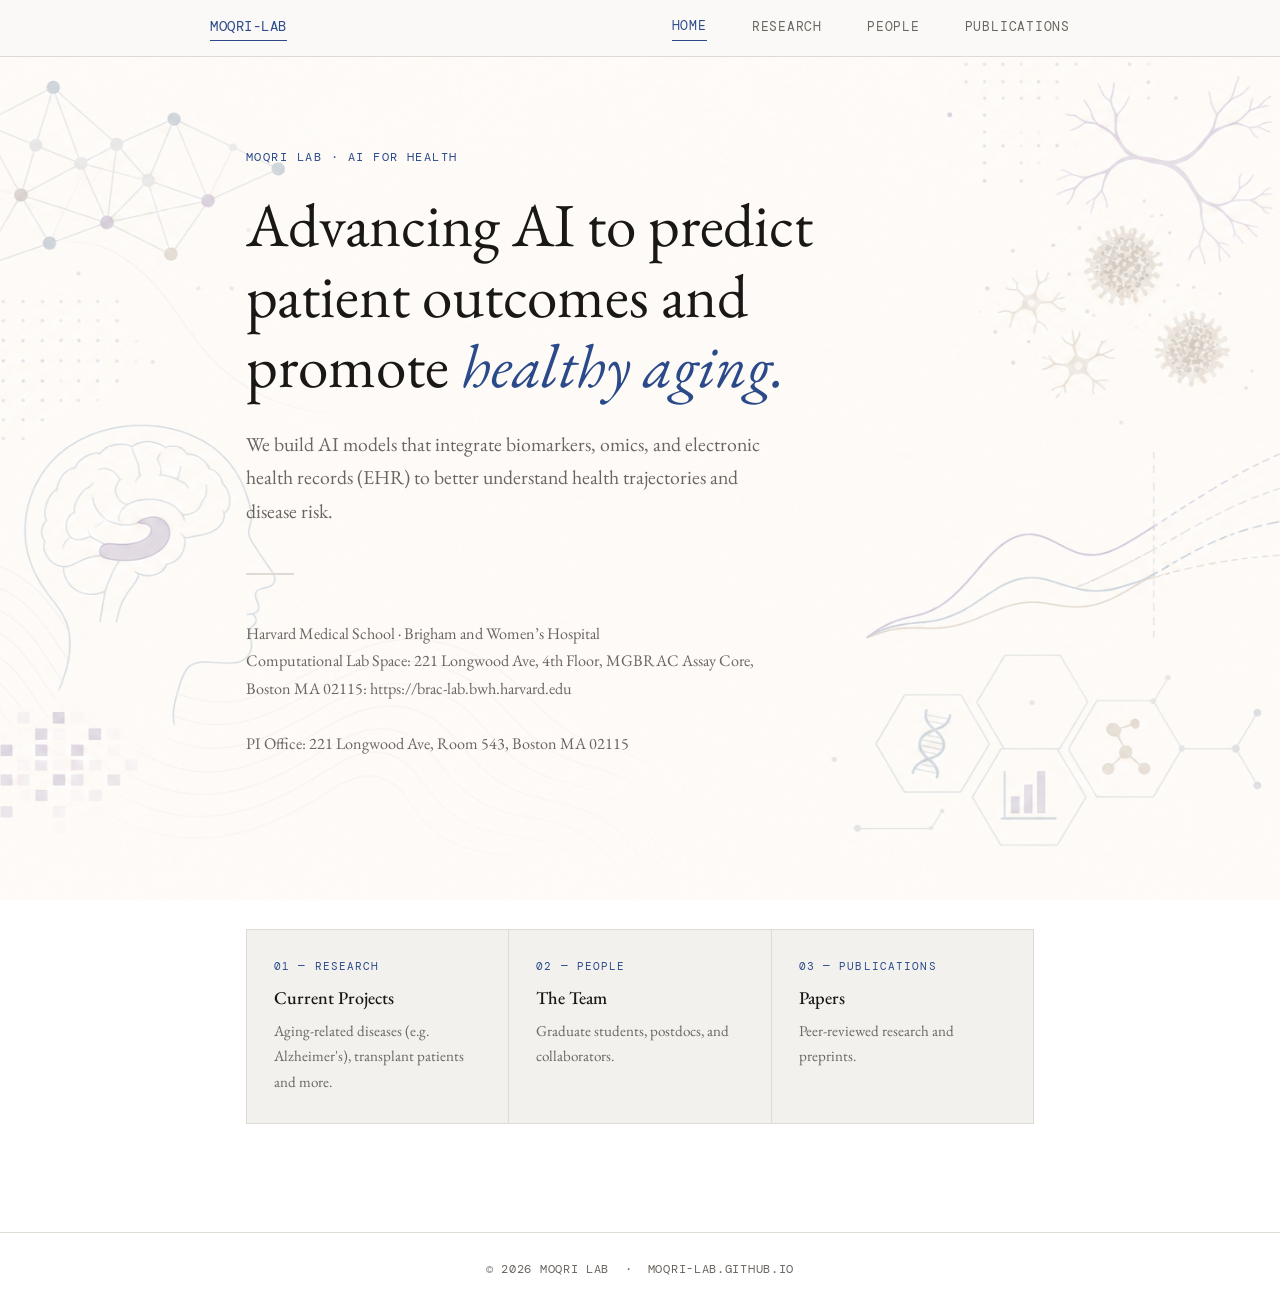
==== index.html @ cd2eb81d "Update index.html" ====
<!DOCTYPE html>
<html lang="en">
<head>
  <meta charset="UTF-8" />
  <meta name="viewport" content="width=device-width, initial-scale=1.0" />
  <title>Moqri-Lab</title>
  <link rel="stylesheet" href="assets/style.css" />
</head>
<body class="home">

<nav>
  <div class="nav-inner">
    <a class="nav-brand" href="index.html">moqri-<span>lab</span></a>
    <a href="index.html">Home</a>
    <a href="research.html">Research</a>
    <a href="people.html">People</a>
    <a href="publications.html">Publications</a>
  </div>
</nav>

<div class="hero">
  <div class="hero-bg"></div>
  <div class="hero-content">
    <div class="hero-label"> Moqri Lab · AI for Health </div>
    <h1> Advancing AI to predict patient outcomes and promote <em>healthy aging. </em></h1>
    <p>
      We build AI models that integrate biomarkers, omics, and electronic health records (EHR) 
      to better understand health trajectories and disease risk.
    </p>
    <div class="hero-divider"></div>
    <p style="font-size:0.9rem; color:var(--text-muted);">
      Harvard Medical School · Brigham and Women’s Hospital 
      <br>Computational Lab Space: 221 Longwood Ave, 4th Floor, MGBRAC Assay Core, Boston MA 02115: https://brac-lab.bwh.harvard.edu </br>
      <br>PI Office: 221 Longwood Ave, Room 543, Boston MA 02115 </br>
    </p>
  </div>
</div>

<div class="page" style="padding-top: 1rem;">
  <div class="quick-links">
    <a class="quick-link" href="research.html">
      <div class="quick-link-label">01 &mdash; Research</div>
      <div class="quick-link-title">Current Projects</div>
      <div class="quick-link-desc">Aging-related diseases (e.g. Alzheimer's), transplant patients and more.</div>
    </a>
    <a class="quick-link" href="people.html">
      <div class="quick-link-label">02 &mdash; People</div>
      <div class="quick-link-title">The Team</div>
      <div class="quick-link-desc">Graduate students, postdocs, and collaborators.</div>
    </a>
    <a class="quick-link" href="publications.html">
      <div class="quick-link-label">03 &mdash; Publications</div>
      <div class="quick-link-title">Papers</div>
      <div class="quick-link-desc">Peer-reviewed research and preprints.</div>
    </a>
  </div>
</div>

<footer>
  &copy; <span id="yr"></span> Moqri Lab &nbsp;&middot;&nbsp; moqri-lab.github.io
</footer>

<script src="assets/nav.js"></script>
<script>document.getElementById('yr').textContent = new Date().getFullYear();</script>
</body>
</html>
---- assets/style.css ----
@import url('https://fonts.googleapis.com/css2?family=EB+Garamond:ital,wght@0,400;0,500;1,400&family=DM+Mono:wght@300;400&display=swap');

:root {
  --bg: #faf9f7;
  --surface: #f2f0ec;
  --border: #dedad4;
  --text: #1a1816;
  --text-muted: #6b6560;
  --accent: #2a4a8a;
  --accent-light: #e8edf7;
  --serif: 'EB Garamond', Georgia, serif;
  --mono: 'DM Mono', monospace;
  --max: 860px;
}

* { box-sizing: border-box; margin: 0; padding: 0; }

html { font-size: 18px; }

body {
  font-family: var(--serif);
  background: var(--bg);
  color: var(--text);
  min-height: 100vh;
  line-height: 1.7;
}

body.home {
  background: transparent;
}

/* ── NAV ── */
nav {
  position: sticky;
  top: 0;
  z-index: 100;
  background: var(--bg);
  border-bottom: 1px solid var(--border);
  padding: 0 2rem;
}

.nav-inner {
  max-width: var(--max);
  margin: 0 auto;
  display: flex;
  align-items: center;
  gap: 2.5rem;
  height: 56px;
}

.nav-brand {
  font-family: var(--mono);
  font-size: 0.78rem;
  font-weight: 400;
  letter-spacing: 0.04em;
  color: var(--text);
  text-decoration: none;
  white-space: nowrap;
  margin-right: auto;
}

.nav-brand span {
  color: var(--accent);
}

nav a {
  font-family: var(--mono);
  font-size: 0.72rem;
  letter-spacing: 0.06em;
  text-transform: uppercase;
  color: var(--text-muted);
  text-decoration: none;
  transition: color 0.15s;
  padding-bottom: 2px;
}

nav a:hover { color: var(--text); }

nav a.active {
  color: var(--accent);
  border-bottom: 1.5px solid var(--accent);
}

/* ── PAGE ── */
.page {
  max-width: var(--max);
  margin: 0 auto;
  padding: 4rem 2rem 6rem;
}

/* ── HERO (home) ── */
.hero {
  position: relative;
  overflow: hidden;
  min-height: 480px;
  display: flex;
  flex-direction: column;
  justify-content: center;
}

.hero-bg {
  position: fixed;
  inset: 0;
  background: url('hero-bg.png') center center / cover no-repeat;
  z-index: -1;
}

.hero-content {
  position: relative;
  z-index: 1;
  padding: 5rem 2rem 3rem;
  max-width: var(--max);
  margin: 0 auto;
  width: 100%;
}

.hero-label {
  font-family: var(--mono);
  font-size: 0.68rem;
  letter-spacing: 0.12em;
  text-transform: uppercase;
  color: var(--accent);
  margin-bottom: 1.2rem;
}

.hero h1 {
  font-size: clamp(2.2rem, 5vw, 3.4rem);
  font-weight: 400;
  line-height: 1.15;
  max-width: 620px;
  margin-bottom: 1.5rem;
}

.hero h1 em {
  font-style: italic;
  color: var(--accent);
}

.hero p {
  font-size: 1.1rem;
  color: var(--text-muted);
  max-width: 540px;
  margin-bottom: 2.5rem;
}

.hero-divider {
  width: 48px;
  height: 1.5px;
  background: var(--border);
  margin: 2.5rem 0;
}

/* ── SECTION HEADER ── */
.section-header {
  display: flex;
  align-items: baseline;
  gap: 1rem;
  margin-bottom: 2.5rem;
  padding-bottom: 0.75rem;
  border-bottom: 1px solid var(--border);
}

.section-header h2 {
  font-size: 1.5rem;
  font-weight: 400;
}

.section-header .count {
  font-family: var(--mono);
  font-size: 0.7rem;
  color: var(--text-muted);
  letter-spacing: 0.04em;
}

/* ── PEOPLE ── */
.people-grid {
  display: grid;
  grid-template-columns: 1fr;
  border: 1.5px solid var(--border);
}

.person-card {
  background: var(--bg);
  padding: 1.75rem;
  transition: background 0.15s;
  border-bottom: 1px solid var(--border);
}

.person-card:last-child {
  border-bottom: none;
}

.person-card:hover { background: var(--surface); }

.person-photo {
  width: 64px;
  height: 64px;
  border-radius: 50%;
  object-fit: cover;
  background: var(--surface);
  border: 1.5px solid var(--border);
  margin-bottom: 1rem;
  display: flex;
  align-items: center;
  justify-content: center;
  font-family: var(--mono);
  font-size: 1.1rem;
  color: var(--text-muted);
}

.person-name {
  font-size: 1rem;
  font-weight: 500;
  margin-bottom: 0.25rem;
}

.person-role {
  font-family: var(--mono);
  font-size: 0.65rem;
  letter-spacing: 0.06em;
  text-transform: uppercase;
  color: var(--accent);
  margin-bottom: 0.5rem;
}

.person-bio {
  font-size: 0.88rem;
  color: var(--text-muted);
  line-height: 1.55;
  margin-bottom: 0.75rem;
}

.person-links {
  display: flex;
  gap: 0.75rem;
}

.person-links a {
  font-family: var(--mono);
  font-size: 0.62rem;
  letter-spacing: 0.05em;
  color: var(--text-muted);
  text-decoration: none;
  text-transform: uppercase;
  border-bottom: 1px solid var(--border);
  padding-bottom: 1px;
  transition: color 0.15s, border-color 0.15s;
}

.person-links a:hover {
  color: var(--accent);
  border-color: var(--accent);
}

/* ── RESEARCH ── */
.research-item {
  padding: 2rem 0;
  border-bottom: 1px solid var(--border);
}

.research-item:last-child { border-bottom: none; }

.research-tag {
  font-family: var(--mono);
  font-size: 0.62rem;
  letter-spacing: 0.08em;
  text-transform: uppercase;
  color: var(--accent);
  background: var(--accent-light);
  padding: 0.2rem 0.55rem;
  display: inline-block;
  margin-bottom: 0.75rem;
}

.research-item h3 {
  font-size: 1.2rem;
  font-weight: 400;
  margin-bottom: 0.6rem;
}

.research-item p {
  font-size: 0.95rem;
  color: var(--text-muted);
  max-width: 620px;
}

.research-funding {
  display: flex;
  flex-wrap: wrap;
  align-items: center;
  gap: 0.5rem;
  margin-top: 0.9rem;
}

.funding-label {
  font-family: var(--mono);
  font-size: 0.6rem;
  letter-spacing: 0.1em;
  text-transform: uppercase;
  color: var(--text-muted);
  margin-right: 0.25rem;
}

.funding-item {
  font-family: var(--mono);
  font-size: 0.65rem;
  letter-spacing: 0.03em;
  color: var(--text-muted);
  background: var(--surface);
  border: 1px solid var(--border);
  padding: 0.2rem 0.6rem;
  text-decoration: none;
  transition: border-color 0.15s, color 0.15s;
}

a.funding-item:hover {
  color: var(--accent);
  border-color: var(--accent);
}

/* ── PUBLICATIONS ── */
.pub-item {
  padding: 1.5rem 0;
  border-bottom: 1px solid var(--border);
  display: grid;
  grid-template-columns: 1fr auto;
  gap: 1rem;
  align-start: start;
}

.pub-item:last-child { border-bottom: none; }

.pub-title {
  font-size: 1rem;
  font-weight: 500;
  margin-bottom: 0.3rem;
}

.pub-authors {
  font-size: 0.88rem;
  color: var(--text-muted);
  margin-bottom: 0.25rem;
  font-style: italic;
}

.pub-venue {
  font-family: var(--mono);
  font-size: 0.65rem;
  letter-spacing: 0.04em;
  color: var(--text-muted);
}

.pub-year {
  font-family: var(--mono);
  font-size: 0.75rem;
  color: var(--text-muted);
  white-space: nowrap;
  padding-top: 0.15rem;
}

.pub-links {
  display: flex;
  gap: 0.6rem;
  margin-top: 0.6rem;
}

.pub-links a {
  font-family: var(--mono);
  font-size: 0.6rem;
  letter-spacing: 0.06em;
  text-transform: uppercase;
  color: var(--accent);
  text-decoration: none;
  border: 1px solid var(--accent);
  padding: 0.15rem 0.45rem;
  transition: background 0.15s, color 0.15s;
}

.pub-links a:hover {
  background: var(--accent);
  color: white;
}

/* ── HOME QUICK LINKS ── */
.quick-links {
  display: grid;
  grid-template-columns: repeat(auto-fit, minmax(200px, 1fr));
  gap: 1px;
  background: var(--border);
  border: 1.5px solid var(--border);
  margin-top: 3rem;
}

.quick-link {
  background: rgba(250, 249, 247, 0.75);
  padding: 1.5rem;
  text-decoration: none;
  color: var(--text);
  transition: background 0.15s;
  display: block;
  backdrop-filter: blur(4px);
}

.quick-link:hover { background: rgba(242, 240, 236, 0.9); }

.quick-link-label {
  font-family: var(--mono);
  font-size: 0.62rem;
  letter-spacing: 0.1em;
  text-transform: uppercase;
  color: var(--accent);
  margin-bottom: 0.4rem;
}

.quick-link-title {
  font-size: 1rem;
  font-weight: 500;
  margin-bottom: 0.3rem;
}

.quick-link-desc {
  font-size: 0.84rem;
  color: var(--text-muted);
}

/* ── EMPTY STATE ── */
.empty-state {
  padding: 3rem 2rem;
  text-align: center;
  color: var(--text-muted);
  font-size: 0.9rem;
  font-family: var(--mono);
  letter-spacing: 0.04em;
  border: 1.5px dashed var(--border);
}

/* ── FOOTER ── */
footer {
  border-top: 1px solid var(--border);
  padding: 1.5rem 2rem;
  text-align: center;
  font-family: var(--mono);
  font-size: 0.65rem;
  letter-spacing: 0.06em;
  color: var(--text-muted);
  text-transform: uppercase;
}

/* ── RESPONSIVE ── */
@media (max-width: 600px) {
  .nav-inner { gap: 1.5rem; }
  .hero { padding: 3rem 1.25rem 2rem; }
  .page { padding: 2.5rem 1.25rem 4rem; }
  .pub-item { grid-template-columns: 1fr; }
}  background: var(--bg);
  border-bottom: 1px solid var(--border);
  padding: 0 2rem;
}

.nav-inner {
  max-width: var(--max);
  margin: 0 auto;
  display: flex;
  align-items: center;
  gap: 2.5rem;
  height: 56px;
}

.nav-brand {
  font-family: var(--mono);
  font-size: 0.78rem;
  font-weight: 400;
  letter-spacing: 0.04em;
  color: var(--text);
  text-decoration: none;
  white-space: nowrap;
  margin-right: auto;
}

.nav-brand span {
  color: var(--accent);
}

nav a {
  font-family: var(--mono);
  font-size: 0.72rem;
  letter-spacing: 0.06em;
  text-transform: uppercase;
  color: var(--text-muted);
  text-decoration: none;
  transition: color 0.15s;
  padding-bottom: 2px;
}

nav a:hover { color: var(--text); }

nav a.active {
  color: var(--accent);
  border-bottom: 1.5px solid var(--accent);
}

/* ── PAGE ── */
.page {
  max-width: var(--max);
  margin: 0 auto;
  padding: 4rem 2rem 6rem;
}

/* ── HERO (home) ── */
.hero {
  position: relative;
  overflow: hidden;
  min-height: 480px;
  display: flex;
  flex-direction: column;
  justify-content: center;
}

.hero-bg {
  position: fixed;
  inset: 0;
  background: url('hero-bg.png') center center / cover no-repeat;
  z-index: -1;
}

.hero-content {
  position: relative;
  z-index: 1;
  padding: 5rem 2rem 3rem;
  max-width: var(--max);
  margin: 0 auto;
  width: 100%;
}

.hero-label {
  font-family: var(--mono);
  font-size: 0.68rem;
  letter-spacing: 0.12em;
  text-transform: uppercase;
  color: var(--accent);
  margin-bottom: 1.2rem;
}

.hero h1 {
  font-size: clamp(2.2rem, 5vw, 3.4rem);
  font-weight: 400;
  line-height: 1.15;
  max-width: 620px;
  margin-bottom: 1.5rem;
}

.hero h1 em {
  font-style: italic;
  color: var(--accent);
}

.hero p {
  font-size: 1.1rem;
  color: var(--text-muted);
  max-width: 540px;
  margin-bottom: 2.5rem;
}

.hero-divider {
  width: 48px;
  height: 1.5px;
  background: var(--border);
  margin: 2.5rem 0;
}

/* ── SECTION HEADER ── */
.section-header {
  display: flex;
  align-items: baseline;
  gap: 1rem;
  margin-bottom: 2.5rem;
  padding-bottom: 0.75rem;
  border-bottom: 1px solid var(--border);
}

.section-header h2 {
  font-size: 1.5rem;
  font-weight: 400;
}

.section-header .count {
  font-family: var(--mono);
  font-size: 0.7rem;
  color: var(--text-muted);
  letter-spacing: 0.04em;
}

/* ── PEOPLE ── */
.people-grid {
  display: grid;
  grid-template-columns: 1fr;
  border: 1.5px solid var(--border);
}

.person-card {
  background: var(--bg);
  padding: 1.75rem;
  transition: background 0.15s;
  border-bottom: 1px solid var(--border);
}

.person-card:last-child {
  border-bottom: none;
}

.person-card:hover { background: var(--surface); }

.person-photo {
  width: 64px;
  height: 64px;
  border-radius: 50%;
  object-fit: cover;
  background: var(--surface);
  border: 1.5px solid var(--border);
  margin-bottom: 1rem;
  display: flex;
  align-items: center;
  justify-content: center;
  font-family: var(--mono);
  font-size: 1.1rem;
  color: var(--text-muted);
}

.person-name {
  font-size: 1rem;
  font-weight: 500;
  margin-bottom: 0.25rem;
}

.person-role {
  font-family: var(--mono);
  font-size: 0.65rem;
  letter-spacing: 0.06em;
  text-transform: uppercase;
  color: var(--accent);
  margin-bottom: 0.5rem;
}

.person-bio {
  font-size: 0.88rem;
  color: var(--text-muted);
  line-height: 1.55;
  margin-bottom: 0.75rem;
}

.person-links {
  display: flex;
  gap: 0.75rem;
}

.person-links a {
  font-family: var(--mono);
  font-size: 0.62rem;
  letter-spacing: 0.05em;
  color: var(--text-muted);
  text-decoration: none;
  text-transform: uppercase;
  border-bottom: 1px solid var(--border);
  padding-bottom: 1px;
  transition: color 0.15s, border-color 0.15s;
}

.person-links a:hover {
  color: var(--accent);
  border-color: var(--accent);
}

/* ── RESEARCH ── */
.research-item {
  padding: 2rem 0;
  border-bottom: 1px solid var(--border);
}

.research-item:last-child { border-bottom: none; }

.research-tag {
  font-family: var(--mono);
  font-size: 0.62rem;
  letter-spacing: 0.08em;
  text-transform: uppercase;
  color: var(--accent);
  background: var(--accent-light);
  padding: 0.2rem 0.55rem;
  display: inline-block;
  margin-bottom: 0.75rem;
}

.research-item h3 {
  font-size: 1.2rem;
  font-weight: 400;
  margin-bottom: 0.6rem;
}

.research-item p {
  font-size: 0.95rem;
  color: var(--text-muted);
  max-width: 620px;
}

/* ── PUBLICATIONS ── */
.pub-item {
  padding: 1.5rem 0;
  border-bottom: 1px solid var(--border);
  display: grid;
  grid-template-columns: 1fr auto;
  gap: 1rem;
  align-start: start;
}

.pub-item:last-child { border-bottom: none; }

.pub-title {
  font-size: 1rem;
  font-weight: 500;
  margin-bottom: 0.3rem;
}

.pub-authors {
  font-size: 0.88rem;
  color: var(--text-muted);
  margin-bottom: 0.25rem;
  font-style: italic;
}

.pub-venue {
  font-family: var(--mono);
  font-size: 0.65rem;
  letter-spacing: 0.04em;
  color: var(--text-muted);
}

.pub-year {
  font-family: var(--mono);
  font-size: 0.75rem;
  color: var(--text-muted);
  white-space: nowrap;
  padding-top: 0.15rem;
}

.pub-links {
  display: flex;
  gap: 0.6rem;
  margin-top: 0.6rem;
}

.pub-links a {
  font-family: var(--mono);
  font-size: 0.6rem;
  letter-spacing: 0.06em;
  text-transform: uppercase;
  color: var(--accent);
  text-decoration: none;
  border: 1px solid var(--accent);
  padding: 0.15rem 0.45rem;
  transition: background 0.15s, color 0.15s;
}

.pub-links a:hover {
  background: var(--accent);
  color: white;
}

/* ── HOME QUICK LINKS ── */
.quick-links {
  display: grid;
  grid-template-columns: repeat(auto-fit, minmax(200px, 1fr));
  gap: 1px;
  background: var(--border);
  border: 1.5px solid var(--border);
  margin-top: 3rem;
}

.quick-link {
  background: rgba(250, 249, 247, 0.75);
  padding: 1.5rem;
  text-decoration: none;
  color: var(--text);
  transition: background 0.15s;
  display: block;
  backdrop-filter: blur(4px);
}

.quick-link:hover { background: rgba(242, 240, 236, 0.9); }

.quick-link-label {
  font-family: var(--mono);
  font-size: 0.62rem;
  letter-spacing: 0.1em;
  text-transform: uppercase;
  color: var(--accent);
  margin-bottom: 0.4rem;
}

.quick-link-title {
  font-size: 1rem;
  font-weight: 500;
  margin-bottom: 0.3rem;
}

.quick-link-desc {
  font-size: 0.84rem;
  color: var(--text-muted);
}

/* ── EMPTY STATE ── */
.empty-state {
  padding: 3rem 2rem;
  text-align: center;
  color: var(--text-muted);
  font-size: 0.9rem;
  font-family: var(--mono);
  letter-spacing: 0.04em;
  border: 1.5px dashed var(--border);
}

/* ── FOOTER ── */
footer {
  border-top: 1px solid var(--border);
  padding: 1.5rem 2rem;
  text-align: center;
  font-family: var(--mono);
  font-size: 0.65rem;
  letter-spacing: 0.06em;
  color: var(--text-muted);
  text-transform: uppercase;
}

/* ── RESPONSIVE ── */
@media (max-width: 600px) {
  .nav-inner { gap: 1.5rem; }
  .hero { padding: 3rem 1.25rem 2rem; }
  .page { padding: 2.5rem 1.25rem 4rem; }
  .pub-item { grid-template-columns: 1fr; }
}
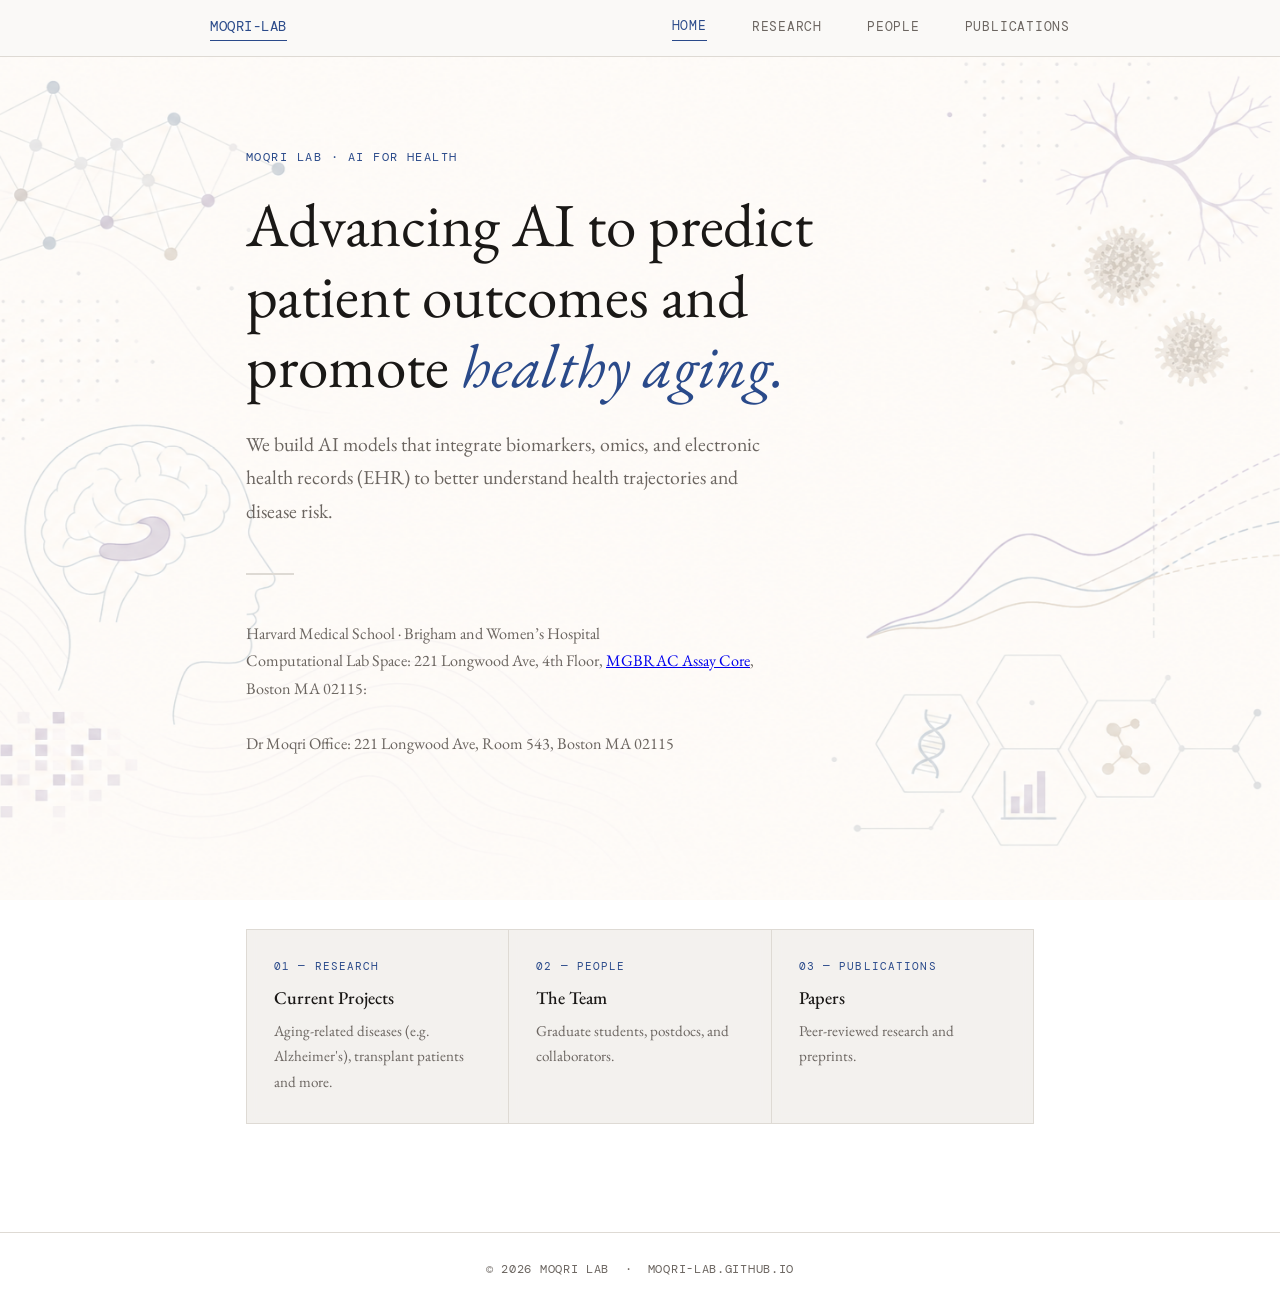
==== commit 96818a80: "Update index.html" ====
--- a/index.html
+++ b/index.html
@@ -30,8 +30,8 @@
     <div class="hero-divider"></div>
     <p style="font-size:0.9rem; color:var(--text-muted);">
       Harvard Medical School · Brigham and Women’s Hospital 
-      <br>Computational Lab Space: 221 Longwood Ave, 4th Floor, MGBRAC Assay Core, Boston MA 02115: https://brac-lab.bwh.harvard.edu </br>
-      <br>PI Office: 221 Longwood Ave, Room 543, Boston MA 02115 </br>
+      <br>Computational Lab Space: 221 Longwood Ave, 4th Floor, <a href="https://brac-lab.bwh.harvard.edu">MGBRAC Assay Core</a>, Boston MA 02115:  </br>
+      <br>Dr Moqri Office: 221 Longwood Ave, Room 543, Boston MA 02115 </br>
     </p>
   </div>
 </div>
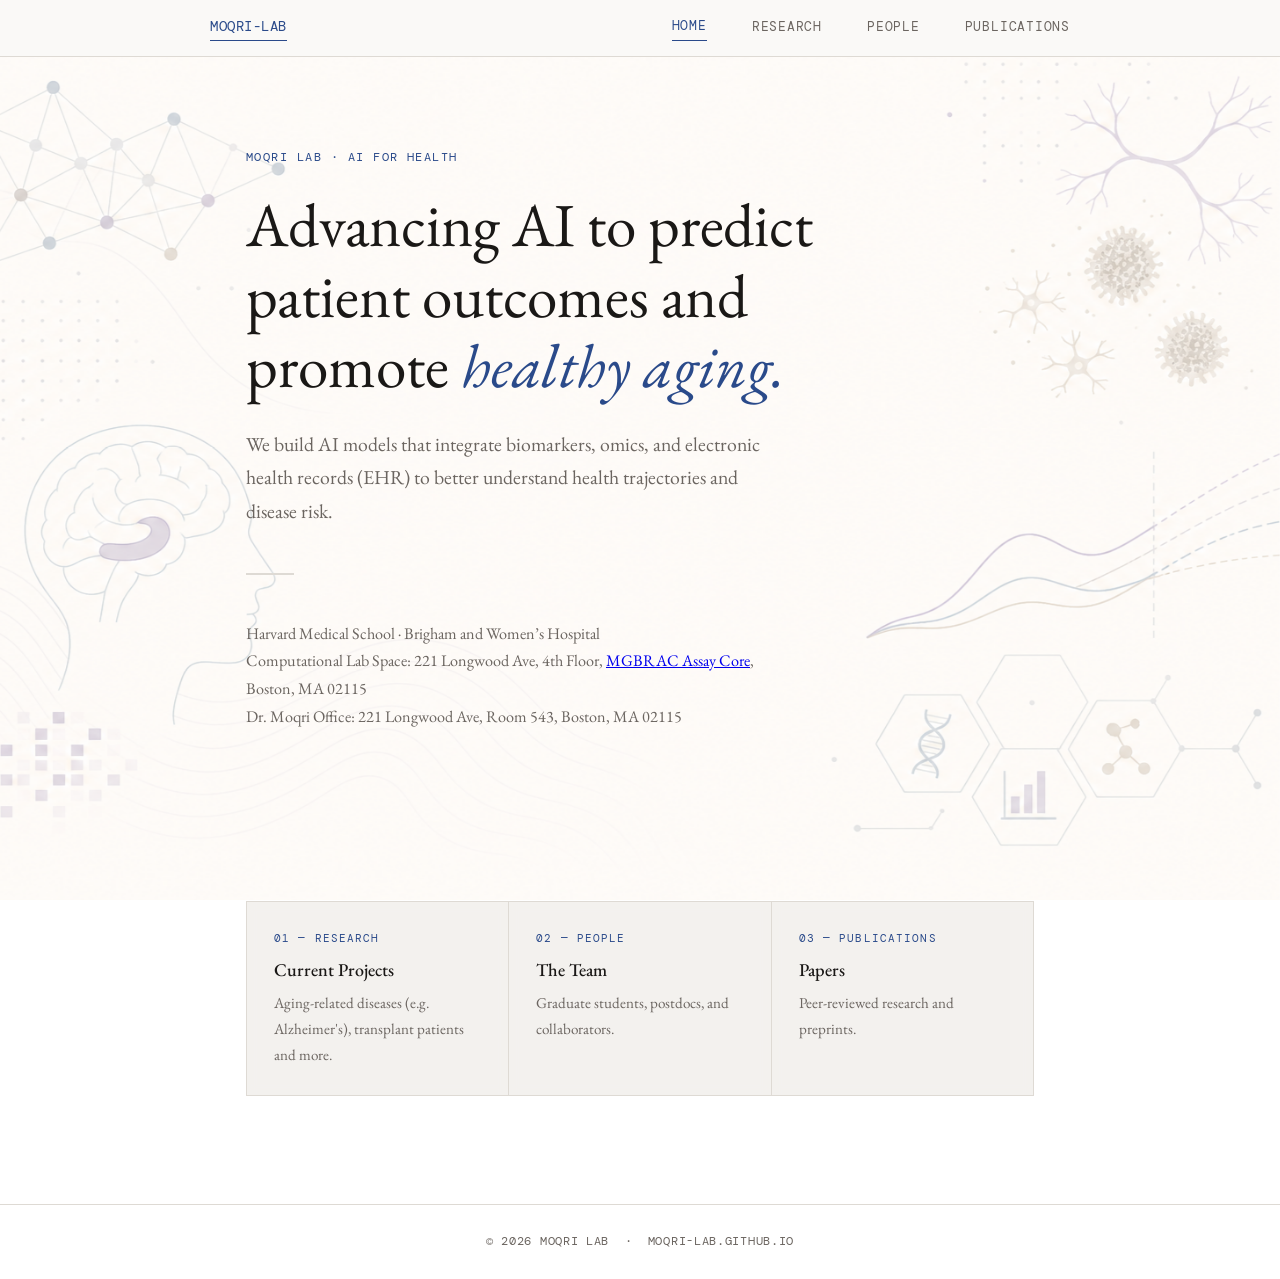
==== commit 6f0ca442: "Update index.html" ====
--- a/index.html
+++ b/index.html
@@ -29,9 +29,11 @@
     </p>
     <div class="hero-divider"></div>
     <p style="font-size:0.9rem; color:var(--text-muted);">
-      Harvard Medical School · Brigham and Women’s Hospital 
-      <br>Computational Lab Space: 221 Longwood Ave, 4th Floor, <a href="https://brac-lab.bwh.harvard.edu">MGBRAC Assay Core</a>, Boston MA 02115:  </br>
-      <br>Dr Moqri Office: 221 Longwood Ave, Room 543, Boston MA 02115 </br>
+      Harvard Medical School · Brigham and Women’s Hospital<br>
+      Computational Lab Space: 221 Longwood Ave, 4th Floor,
+      <a href="https://brac-lab.bwh.harvard.edu">MGBRAC Assay Core</a>,
+      Boston, MA 02115<br>
+      Dr. Moqri Office: 221 Longwood Ave, Room 543, Boston, MA 02115
     </p>
   </div>
 </div>
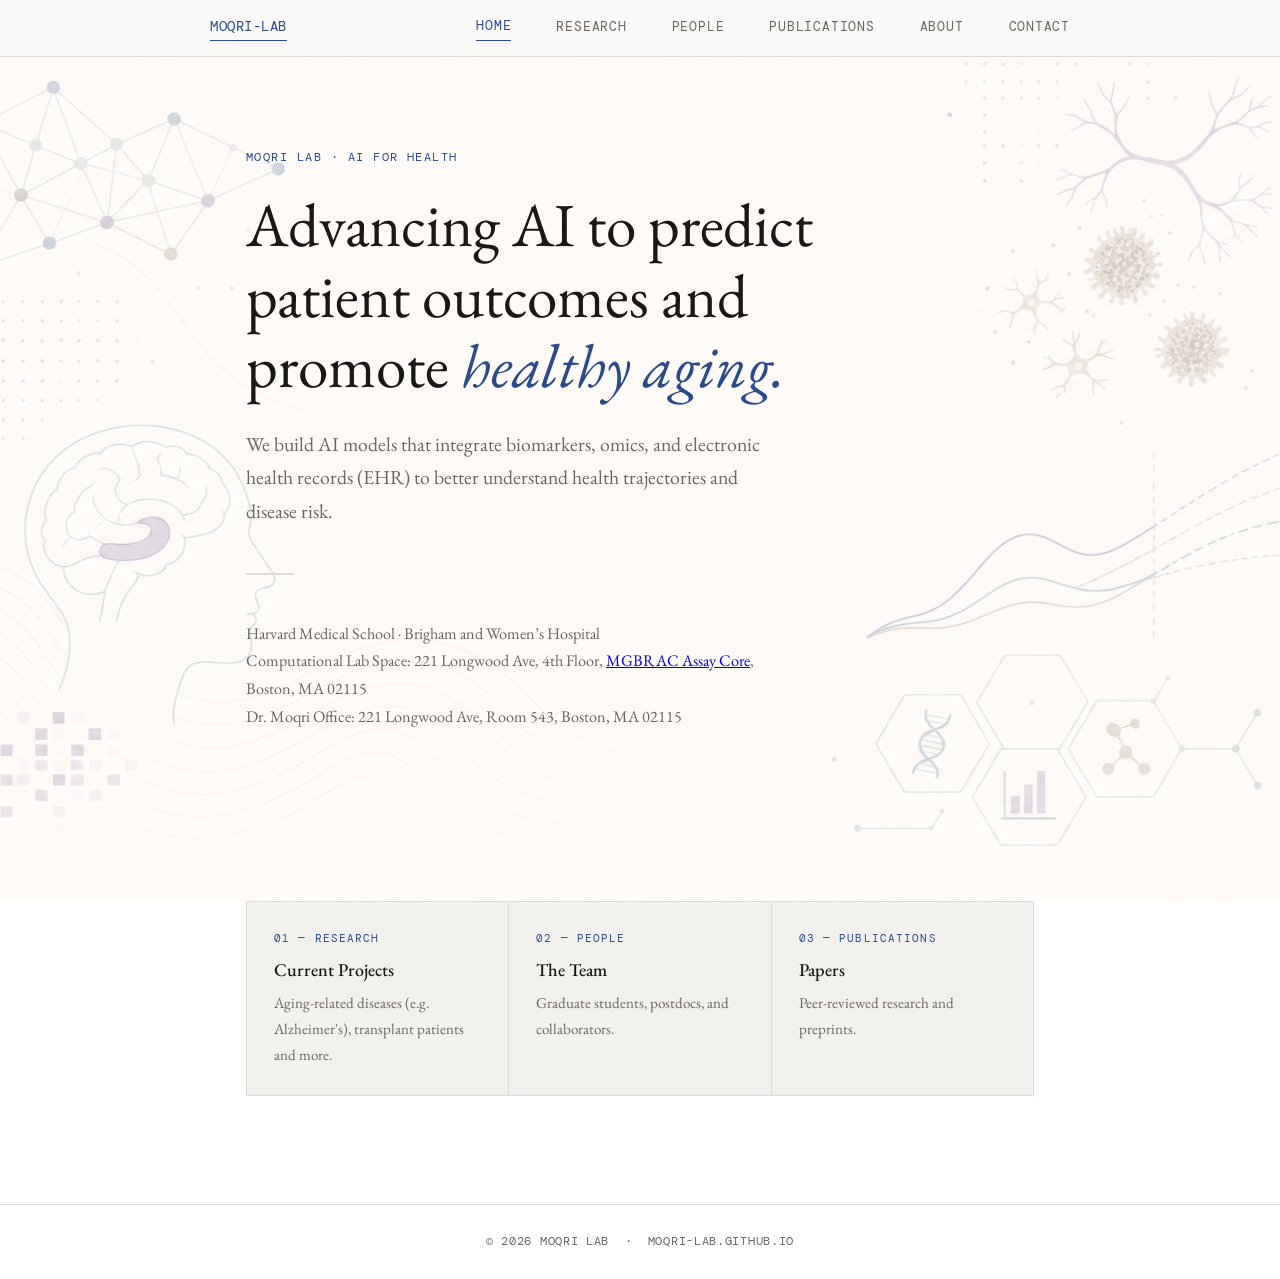
==== commit 564233f9: "Add About and Contact links to navigation" ====
--- a/index.html
+++ b/index.html
@@ -15,6 +15,8 @@
     <a href="research.html">Research</a>
     <a href="people.html">People</a>
     <a href="publications.html">Publications</a>
+    <a href="about.html">About</a>
+    <a href="contact.html">Contact</a>
   </div>
 </nav>
 
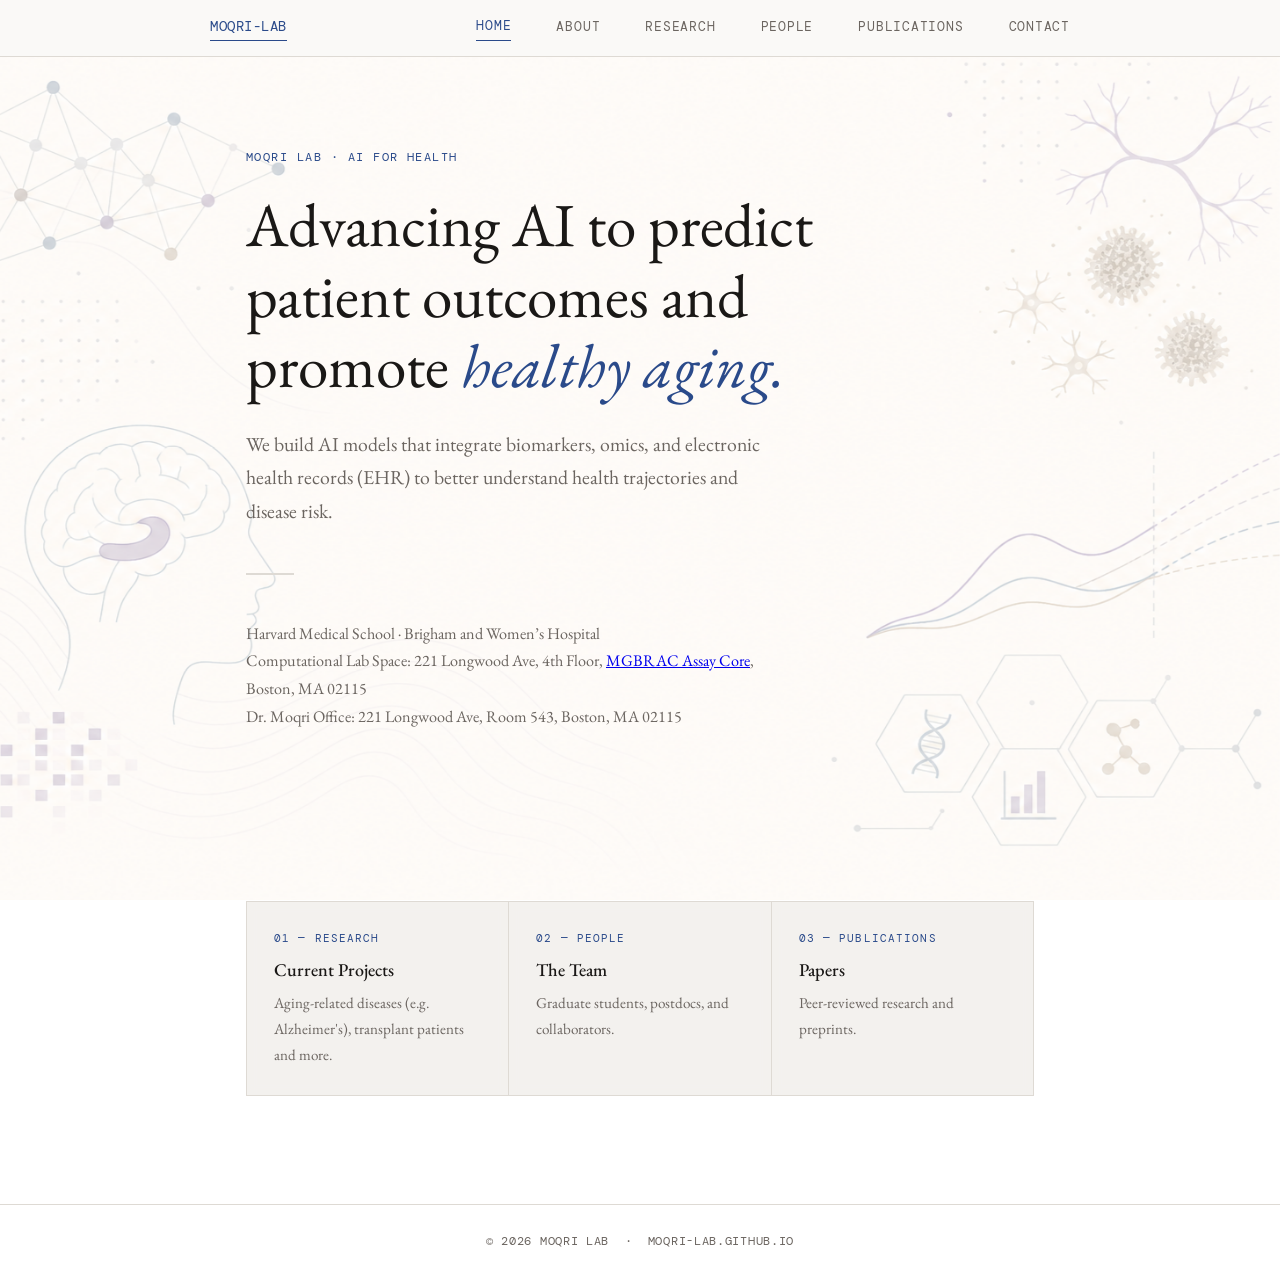
==== commit 8136b42b: "Remove duplicate About link from navigation" ====
--- a/index.html
+++ b/index.html
@@ -12,10 +12,10 @@
   <div class="nav-inner">
     <a class="nav-brand" href="index.html">moqri-<span>lab</span></a>
     <a href="index.html">Home</a>
+    <a href="about.html">About</a>
     <a href="research.html">Research</a>
     <a href="people.html">People</a>
     <a href="publications.html">Publications</a>
-    <a href="about.html">About</a>
     <a href="contact.html">Contact</a>
   </div>
 </nav>
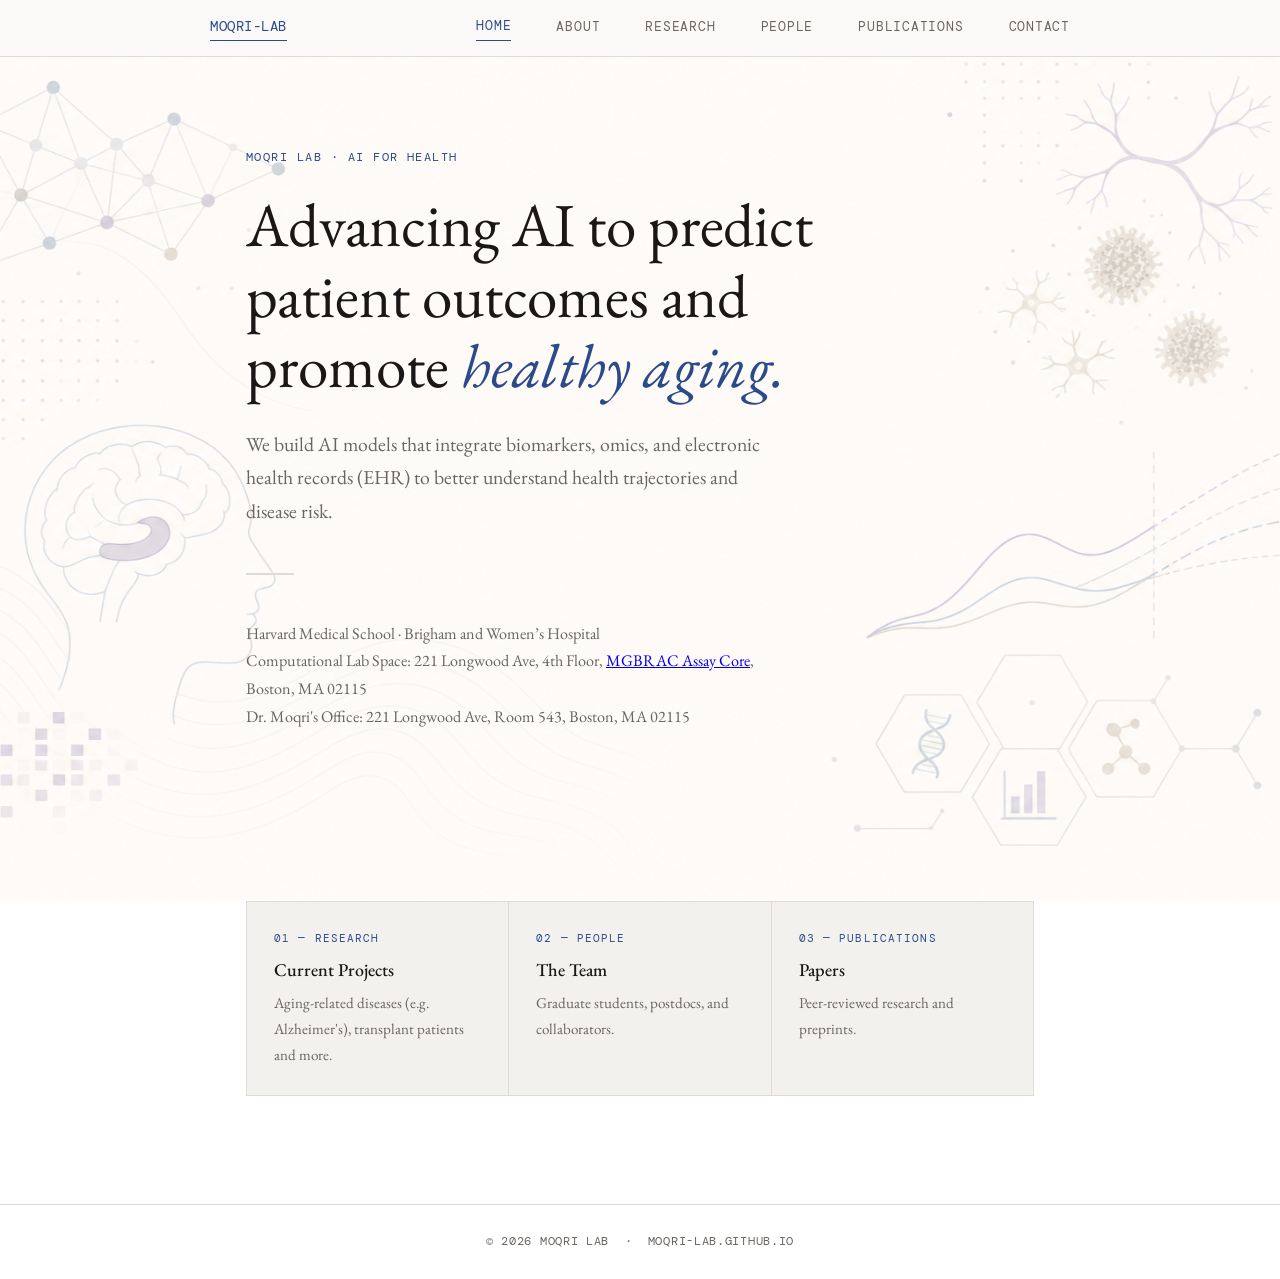
==== commit 2386ff2b: "Correct possessive form for Dr. Moqri's office" ====
--- a/index.html
+++ b/index.html
@@ -35,7 +35,7 @@
       Computational Lab Space: 221 Longwood Ave, 4th Floor,
       <a href="https://brac-lab.bwh.harvard.edu">MGBRAC Assay Core</a>,
       Boston, MA 02115<br>
-      Dr. Moqri Office: 221 Longwood Ave, Room 543, Boston, MA 02115
+      Dr. Moqri's Office: 221 Longwood Ave, Room 543, Boston, MA 02115
     </p>
   </div>
 </div>
--- a/assets/style.css
+++ b/assets/style.css
@@ -837,3 +837,69 @@
   .page { padding: 2.5rem 1.25rem 4rem; }
   .pub-item { grid-template-columns: 1fr; }
 }
+
+/* ── TEXT PAGES ── */
+.text-section {
+  border: 1.5px solid var(--border);
+  background: var(--bg);
+  padding: 1.75rem;
+}
+
+.text-section p {
+  color: var(--text-muted);
+  font-size: 0.98rem;
+  max-width: 680px;
+  margin-bottom: 1rem;
+}
+
+.text-section p:last-child {
+  margin-bottom: 0;
+}
+
+/* ── CONTACT ── */
+.contact-grid {
+  display: grid;
+  grid-template-columns: 1fr;
+  border: 1.5px solid var(--border);
+}
+
+.contact-card {
+  background: var(--bg);
+  padding: 1.5rem;
+  border-bottom: 1px solid var(--border);
+}
+
+.contact-card:last-child {
+  border-bottom: none;
+}
+
+.contact-card:hover {
+  background: var(--surface);
+}
+
+.contact-label {
+  font-family: var(--mono);
+  font-size: 0.62rem;
+  letter-spacing: 0.08em;
+  text-transform: uppercase;
+  color: var(--accent);
+  margin-bottom: 0.5rem;
+}
+
+.contact-card h3 {
+  font-size: 1.05rem;
+  font-weight: 500;
+  margin-bottom: 0.4rem;
+}
+
+.contact-card p,
+.contact-card a {
+  color: var(--text-muted);
+  font-size: 0.95rem;
+}
+
+.contact-card a:hover {
+  color: var(--accent);
+}
+
+
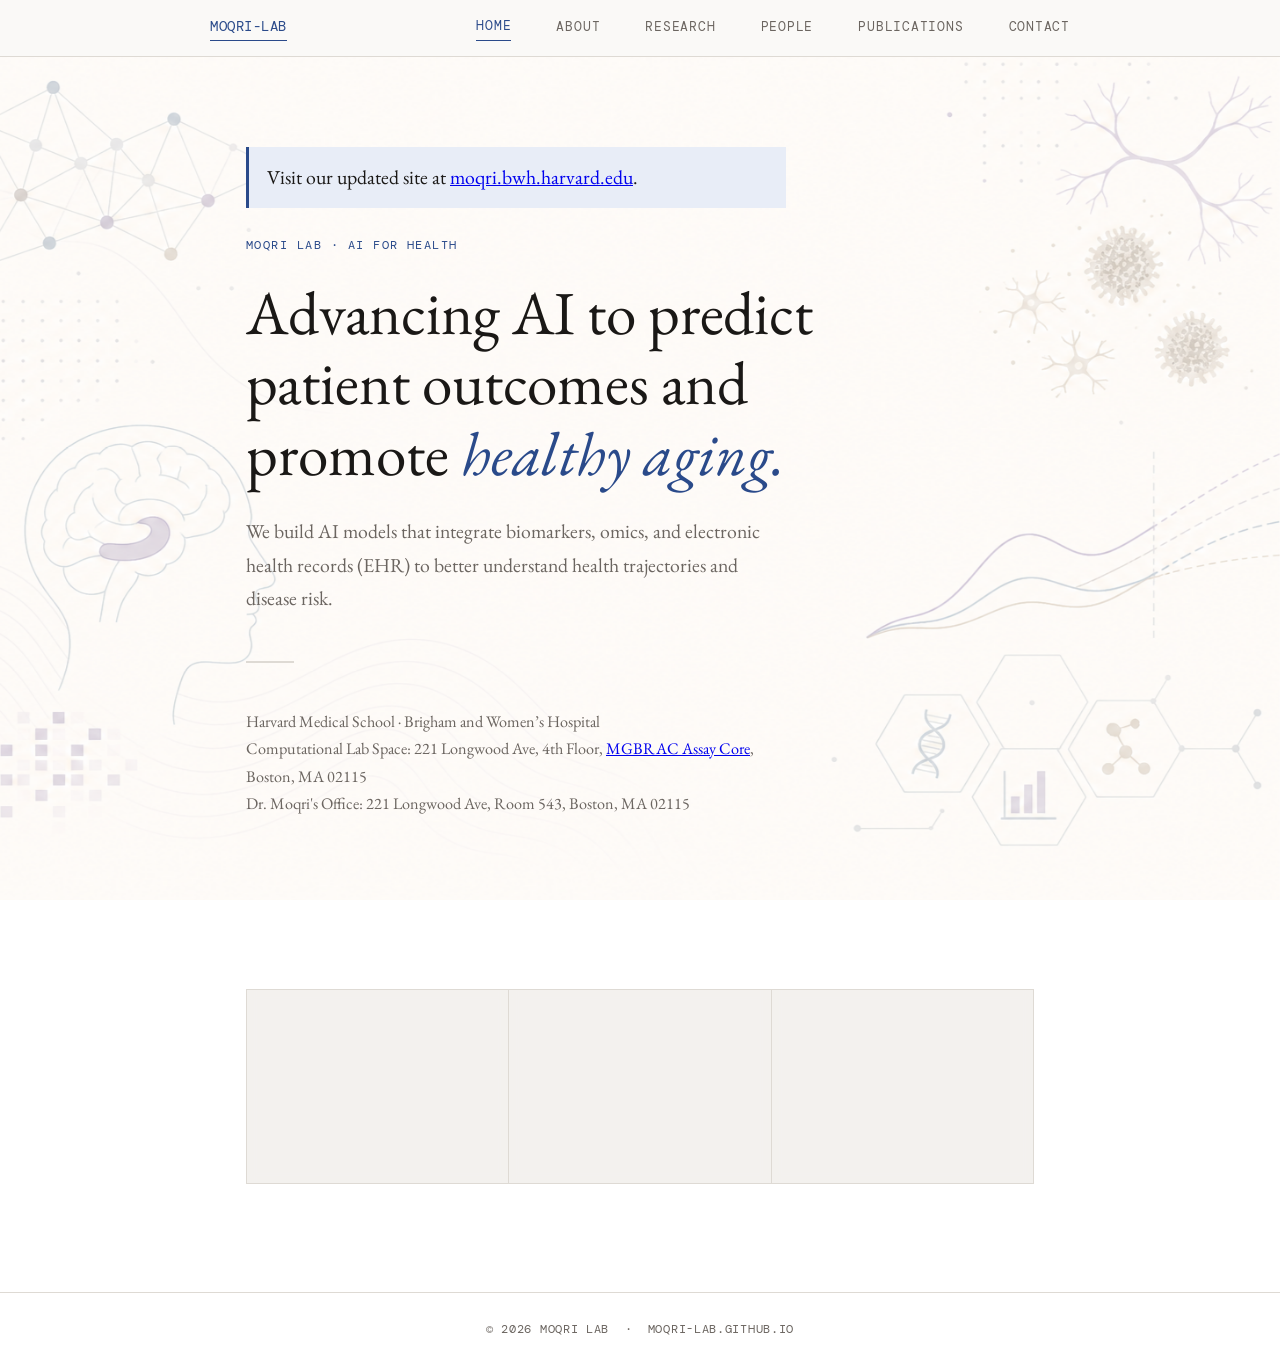
==== commit e6ab28ad: "Link to updated lab site on the home page Co-Authored-By: Claude Opus 5.5 <noreply@anthropic.com> Cl" ====
--- a/index.html
+++ b/index.html
@@ -23,6 +23,10 @@
 <div class="hero">
   <div class="hero-bg"></div>
   <div class="hero-content">
+    <p style="margin:0 0 1.5rem; padding:0.75rem 1rem; background:var(--accent-light); border-left:3px solid var(--accent); color:var(--text);">
+      Visit our updated site at
+      <a href="https://moqri.bwh.harvard.edu/people/">moqri.bwh.harvard.edu</a>.
+    </p>
     <div class="hero-label"> Moqri Lab · AI for Health </div>
     <h1> Advancing AI to predict patient outcomes and promote <em>healthy aging. </em></h1>
     <p>
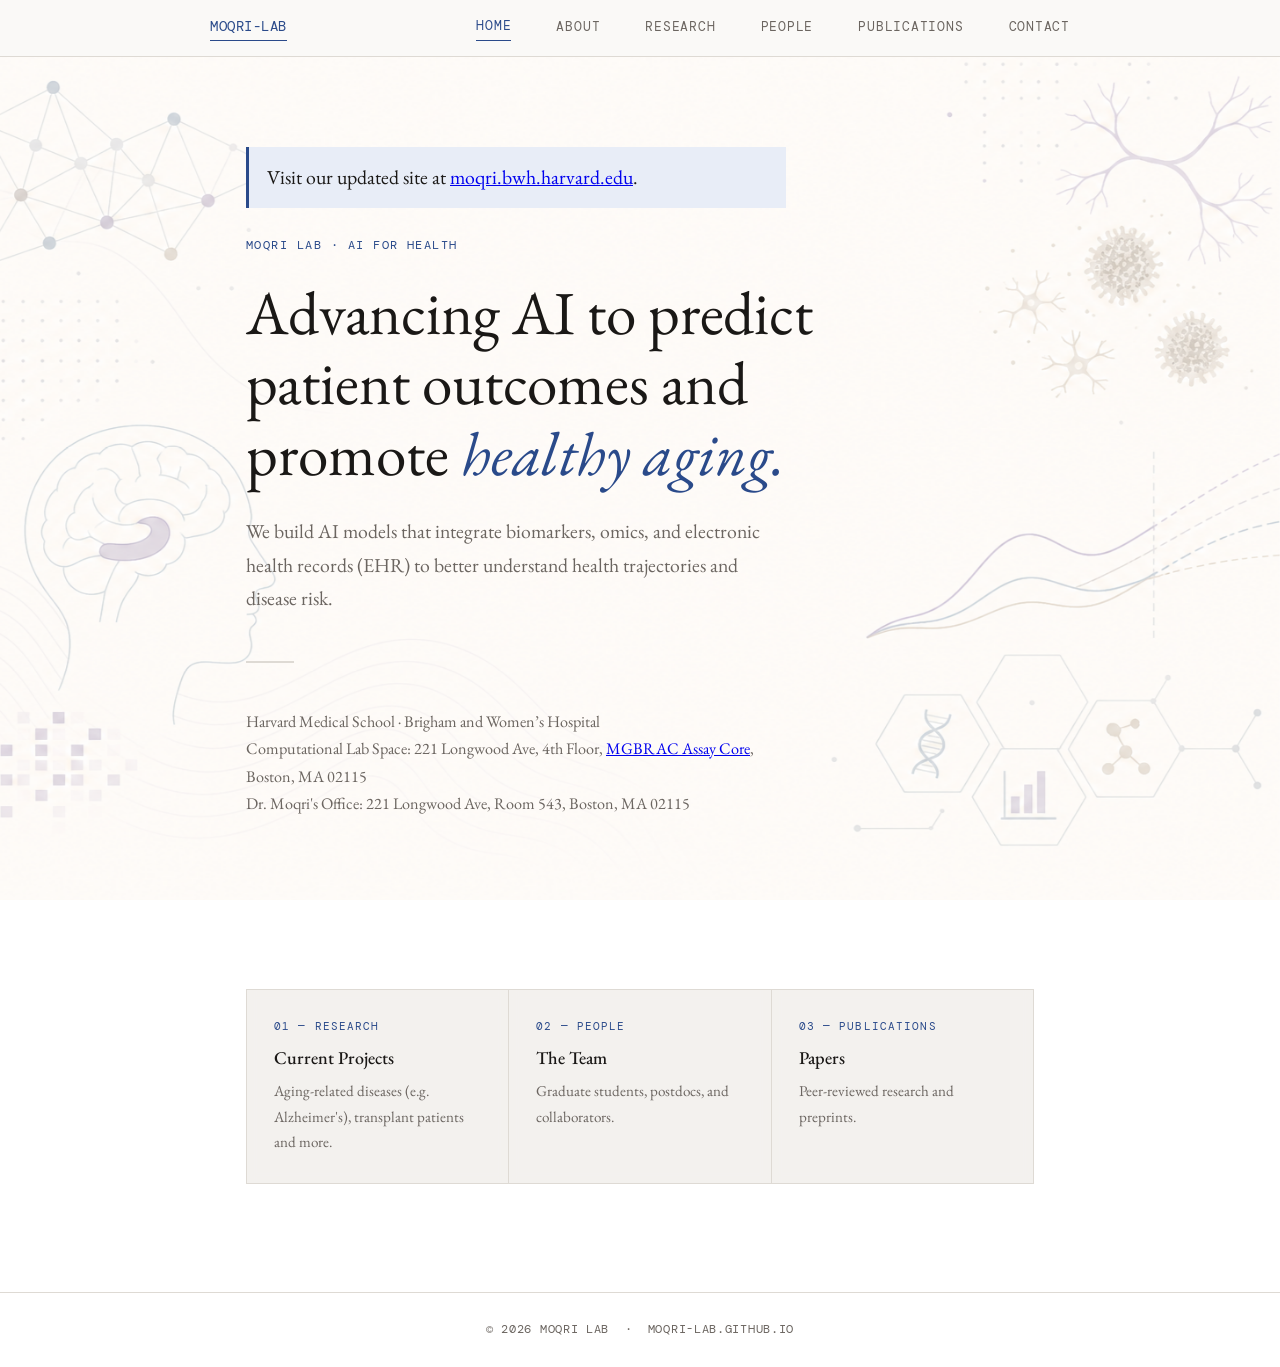
==== commit 8bccdbd2: "Point notice to lab main page Co-Authored-By: Claude Opus 5.5 <noreply@anthropic.com> Claude-Session" ====
--- a/index.html
+++ b/index.html
@@ -25,7 +25,7 @@
   <div class="hero-content">
     <p style="margin:0 0 1.5rem; padding:0.75rem 1rem; background:var(--accent-light); border-left:3px solid var(--accent); color:var(--text);">
       Visit our updated site at
-      <a href="https://moqri.bwh.harvard.edu/people/">moqri.bwh.harvard.edu</a>.
+      <a href="https://moqri.bwh.harvard.edu/">moqri.bwh.harvard.edu</a>.
     </p>
     <div class="hero-label"> Moqri Lab · AI for Health </div>
     <h1> Advancing AI to predict patient outcomes and promote <em>healthy aging. </em></h1>
